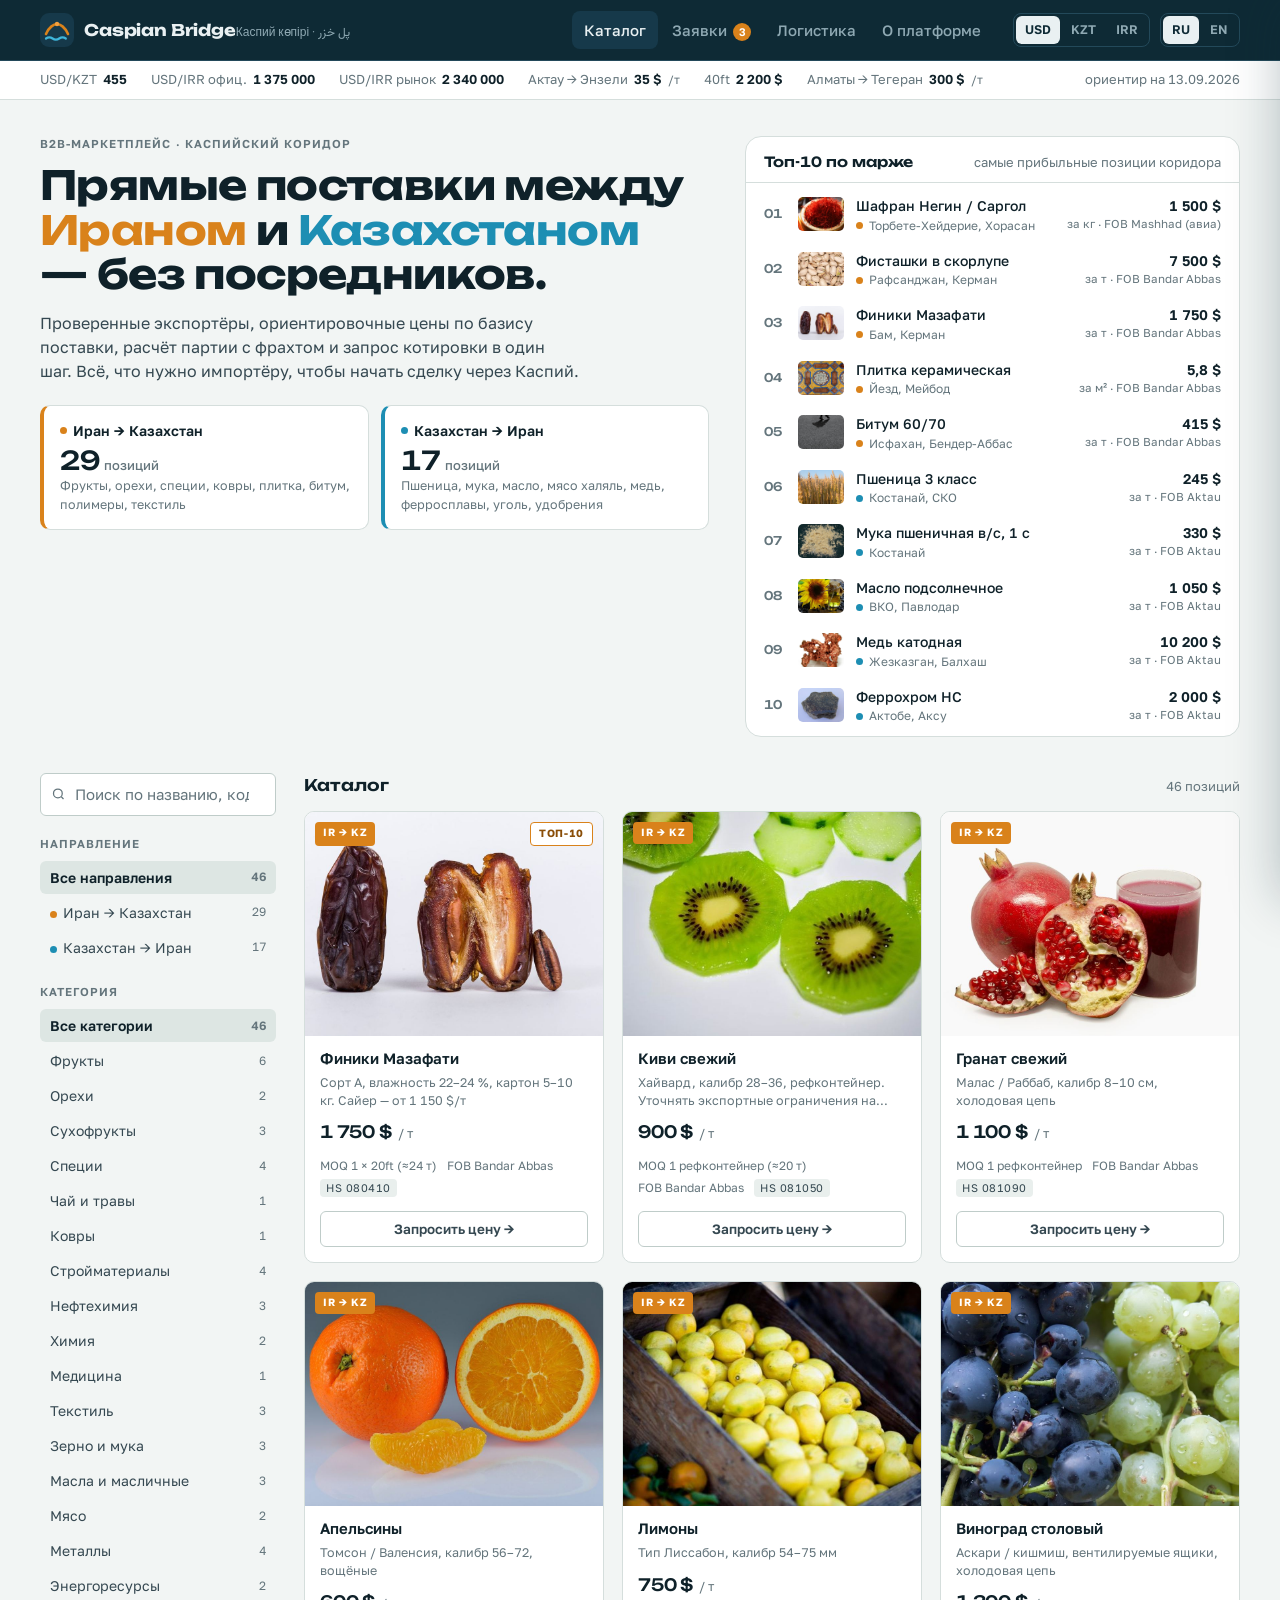
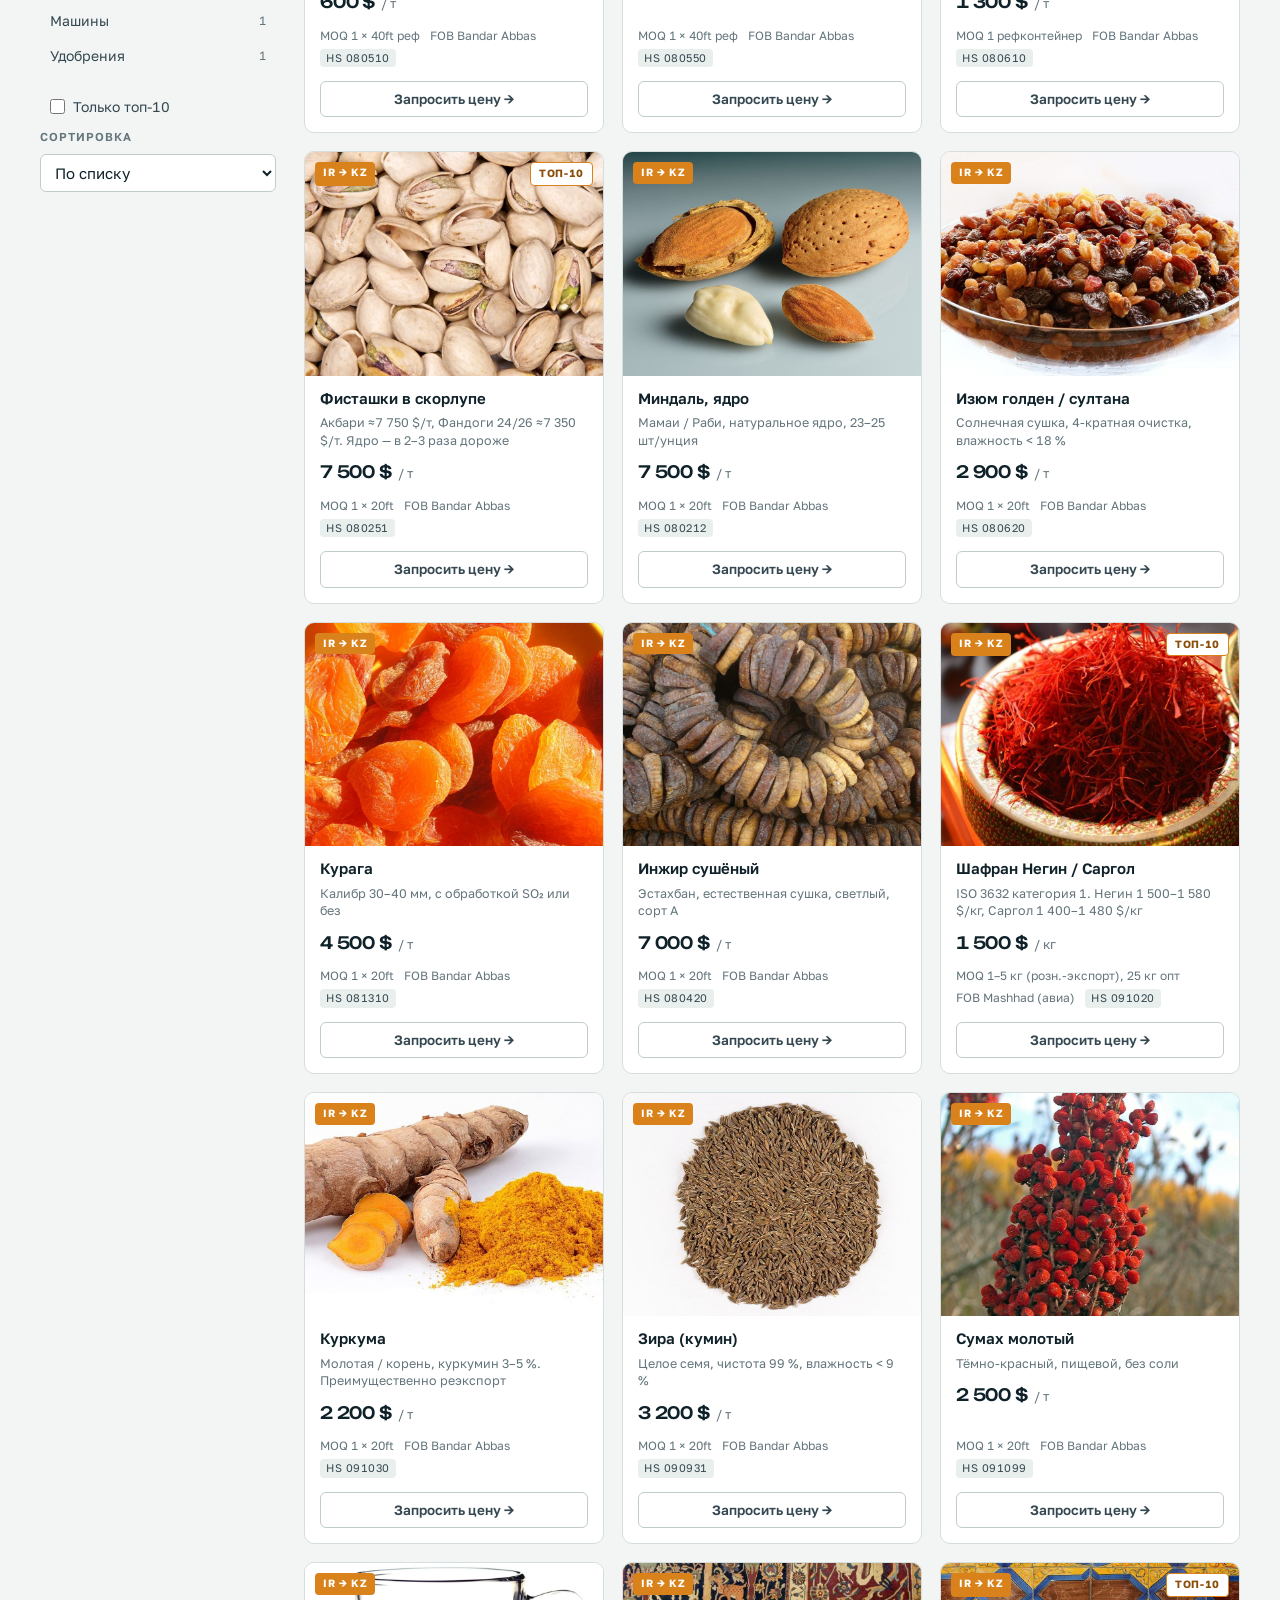
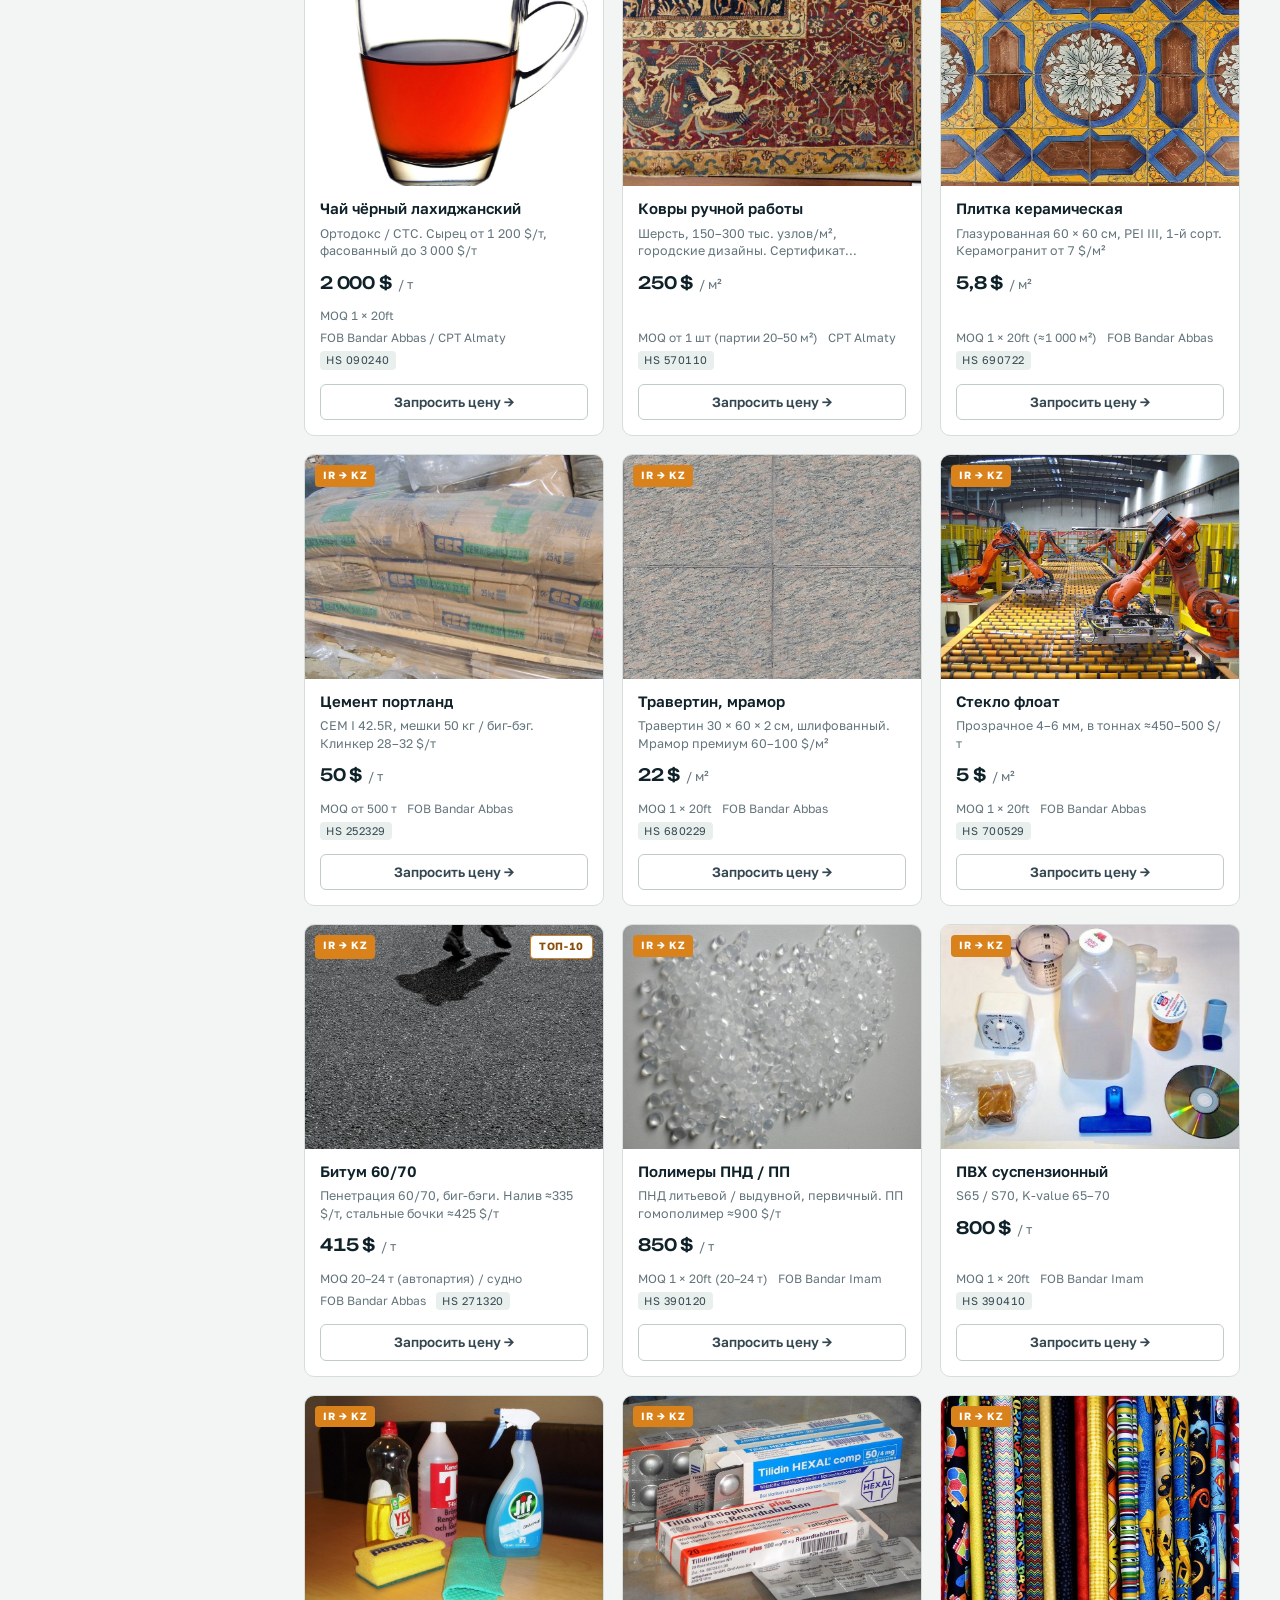
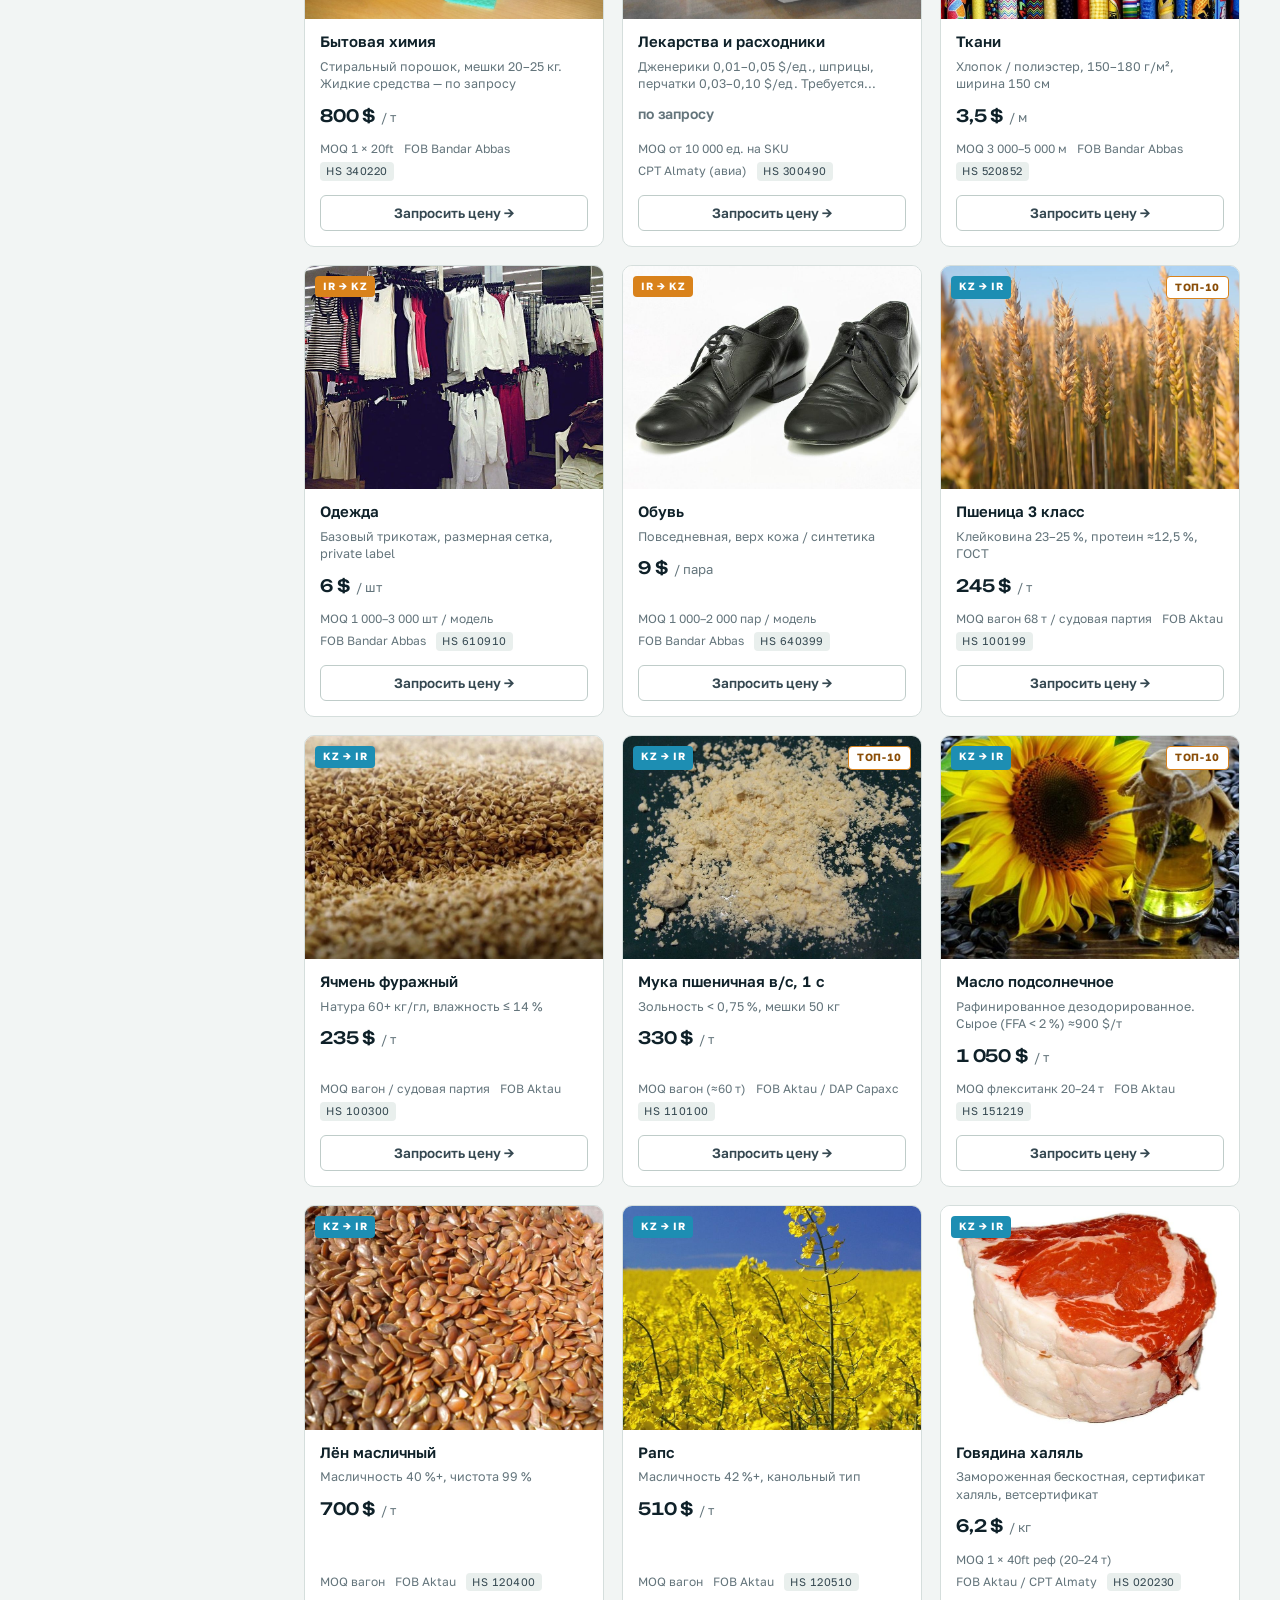
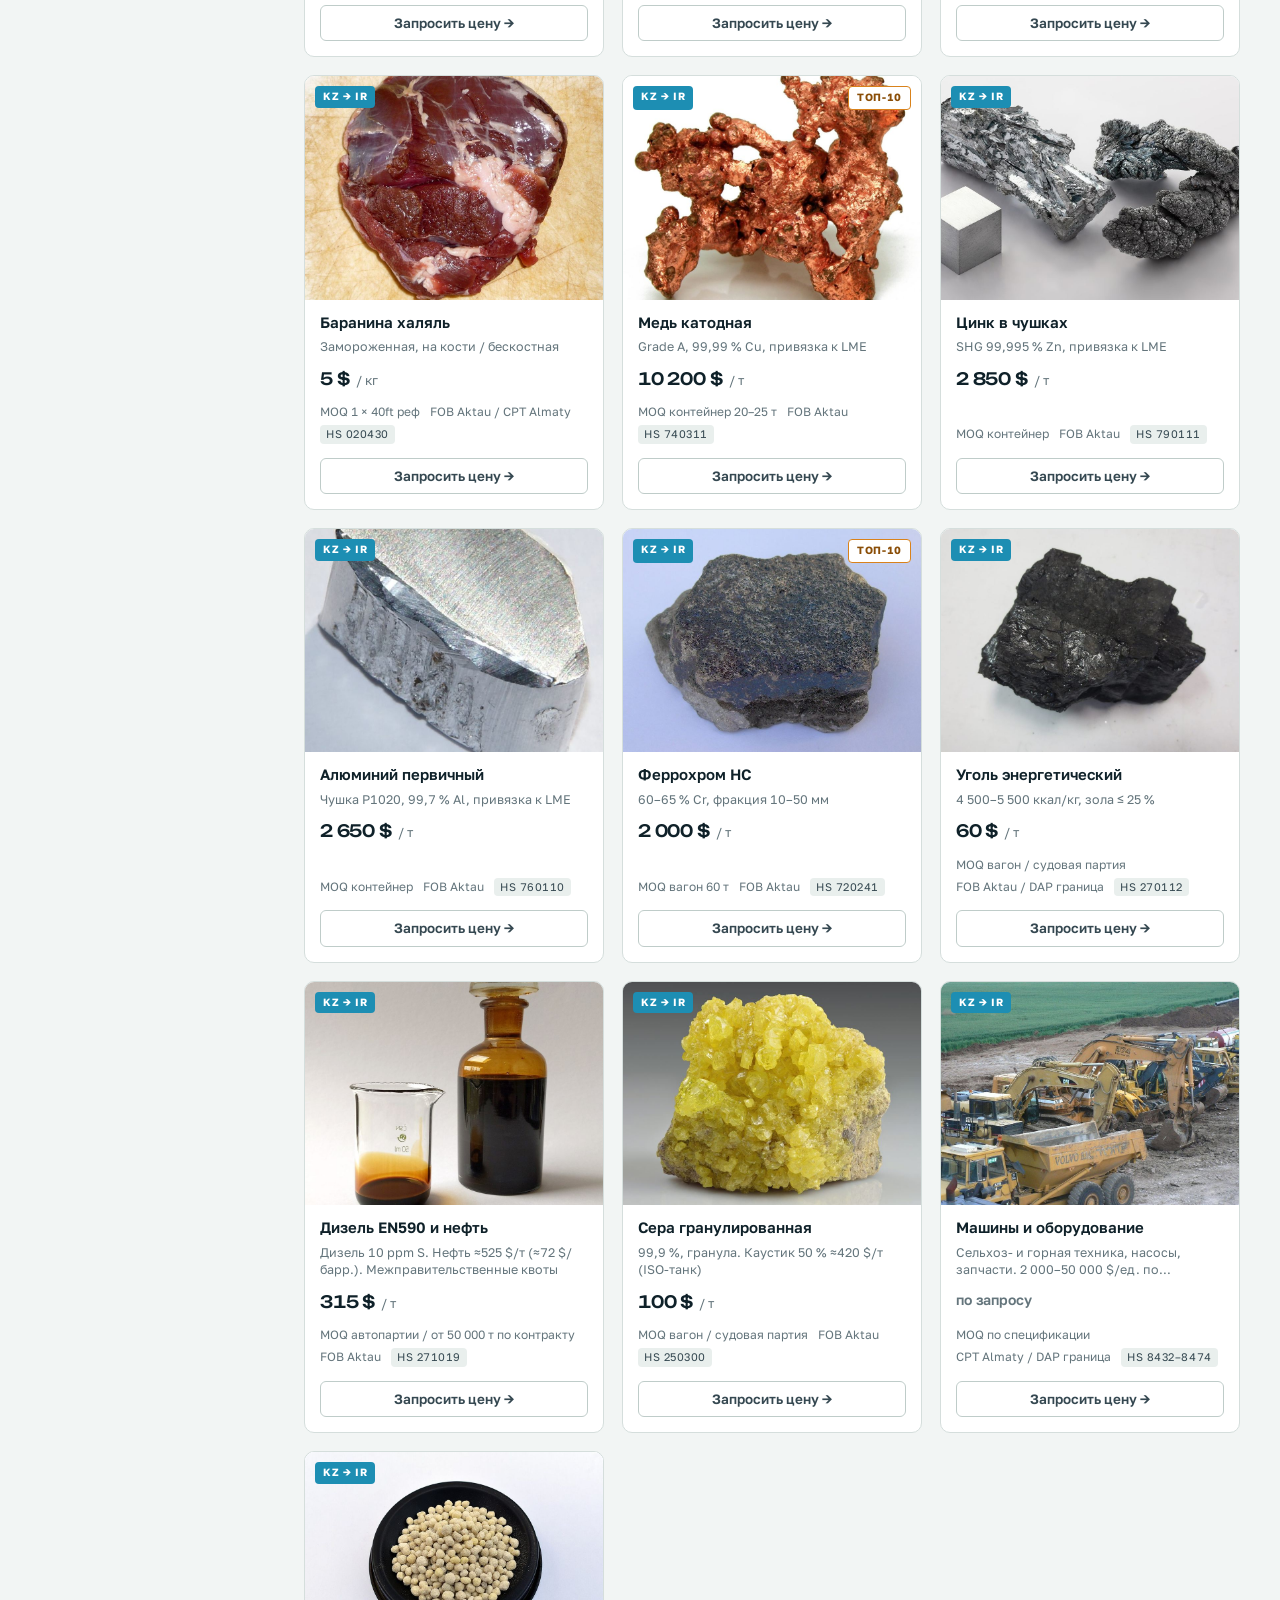
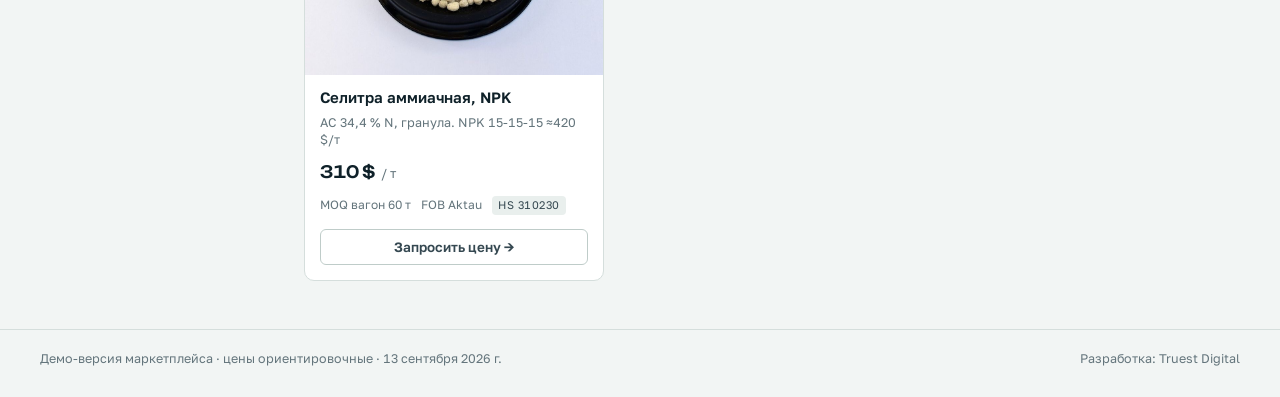
==== index.html @ f83cbb1e "feat: Caspian Bridge — демо B2B-маркетплейса Иран ↔ Казахстан (46 позиций, цены, расчёт партии, RFQ," ====
<!doctype html>
<html lang="ru">
<head>
<meta charset="utf-8">
<meta name="viewport" content="width=device-width, initial-scale=1">
<title>Caspian Bridge</title>
<meta name="description" content="B2B-маркетплейс Иран ↔ Казахстан: 46 экспортных позиций, ориентировочные цены, расчёт партии с фрахтом и запрос котировки.">
<link rel="preconnect" href="https://fonts.googleapis.com">
<link rel="preconnect" href="https://fonts.gstatic.com" crossorigin>
<link rel="stylesheet" href="https://fonts.googleapis.com/css2?family=Unbounded:wght@500;600;700&family=Golos+Text:wght@400;500;600&family=Vazirmatn:wght@400;500&display=swap">
<link rel="icon" href="data:image/svg+xml,%3Csvg xmlns=%27http://www.w3.org/2000/svg%27 viewBox=%270 0 34 34%27%3E%3Crect width=%2734%27 height=%2734%27 rx=%279%27 fill=%27%2316394A%27/%3E%3Cpath d=%27M6 21c3-7 8-10 11-10s8 3 11 10%27 stroke=%27%23D9821B%27 stroke-width=%272.6%27 stroke-linecap=%27round%27 fill=%27none%27/%3E%3Cpath d=%27M6 25.5c2.2-1.6 4.4-1.6 6.6 0 2.2 1.6 4.4 1.6 6.6 0 2.2-1.6 4.4-1.6 6.6 0%27 stroke=%27%233FB6DB%27 stroke-width=%272.2%27 stroke-linecap=%27round%27 fill=%27none%27/%3E%3C/svg%3E">
<link rel="stylesheet" href="styles.css">
</head>
<body>
<header class="top">
  <div class="wrap top-inner">
    <a class="brand" href="#" data-action="view" data-view="catalog" aria-label="Caspian Bridge">
      <svg class="brand-mark" viewBox="0 0 34 34" fill="none" aria-hidden="true">
        <rect width="34" height="34" rx="9" fill="#16394A"/>
        <path d="M6 21c3-7 8-10 11-10s8 3 11 10" stroke="#D9821B" stroke-width="2.6" stroke-linecap="round"/>
        <path d="M6 25.5c2.2-1.6 4.4-1.6 6.6 0 2.2 1.6 4.4 1.6 6.6 0 2.2-1.6 4.4-1.6 6.6 0" stroke="#3FB6DB" stroke-width="2.2" stroke-linecap="round"/>
        <circle cx="17" cy="11" r="2.2" fill="#F2A03F"/>
      </svg>
      <span><span class="brand-name">Caspian Bridge</span><span class="brand-fa fa">پل خزر · Каспий көпірі</span></span>
    </a>
    <nav id="nav" class="nav" aria-label="Разделы"></nav>
    <div class="controls">
      <div id="cur" class="seg" role="group" aria-label="Валюта">
        <button data-action="cur" data-cur="USD">USD</button>
        <button data-action="cur" data-cur="KZT">KZT</button>
        <button data-action="cur" data-cur="IRR">IRR</button>
      </div>
      <div id="lang" class="seg" role="group" aria-label="Язык">
        <button data-action="lang" data-lang="ru">RU</button>
        <button data-action="lang" data-lang="en">EN</button>
      </div>
    </div>
  </div>
</header>

<div class="ticker"><div id="ticker" class="wrap ticker-inner"></div></div>

<main>
  <section id="view-catalog" aria-label="Каталог">
    <div id="hero" class="wrap hero"></div>
    <div id="catalog" class="wrap catalog">
      <aside id="filters" class="filters" aria-label="Фильтры"></aside>
      <div>
        <div id="grid-head" class="grid-head"></div>
        <div id="grid" class="grid"></div>
      </div>
    </div>
  </section>
  <section id="view-rfq" class="wrap view" hidden></section>
  <section id="view-logistics" class="wrap view" hidden></section>
  <section id="view-about" class="wrap view" hidden></section>
</main>

<footer class="wrap foot"><span id="foot-l"></span><span id="foot-r"></span></footer>

<div id="backdrop" class="backdrop" data-action="close"></div>
<aside id="drawer" class="drawer" role="dialog" aria-modal="true" aria-label="Карточка товара"></aside>
<div id="toast" class="toast" role="status" aria-live="polite"></div>

<script src="data.js"></script>
<script src="credits.js"></script>
<script src="app.js"></script>
</body>
</html>
---- styles.css ----
/* ── Caspian Bridge · design tokens ─────────────────────────────── */
:root {
  --bg: #F2F5F4;
  --surface: #FFFFFF;
  --surface-2: #E9EFED;
  --surface-3: #DDE6E3;
  --ink: #0F2129;
  --ink-2: #354851;
  --muted: #64757C;
  --line: #D5DEDC;
  --line-2: #BFCCC9;

  --sea: #0E2A35;
  --sea-2: #16394A;
  --sea-ink: #E9F0F2;
  --sea-muted: #8FA9B3;
  --sea-line: #23495A;

  --saffron: #D9821B;
  --saffron-hover: #BF700F;
  --saffron-soft: #FBEBD6;
  --saffron-ink: #8A4E08;
  --steppe: #1D8EB3;
  --steppe-hover: #177B9C;
  --steppe-soft: #D8EEF6;
  --steppe-ink: #0B546D;

  --ok: #2E8B57;  --ok-soft: #DDF1E4;
  --warn: #B8790E; --warn-soft: #F8EBCB;
  --crit: #C0392B; --crit-soft: #F8DDD9;
  --focus: #1D8EB3;

  --r-s: 6px; --r-m: 10px; --r-l: 16px;
  --shadow-1: 0 1px 2px rgba(15,33,41,.06);
  --shadow-2: 0 2px 6px rgba(15,33,41,.08), 0 16px 40px rgba(15,33,41,.14);
  --shadow-drawer: -12px 0 48px rgba(14,42,53,.28);

  --font-ui: 'Golos Text', 'Segoe UI', Roboto, Arial, sans-serif;
  --font-display: 'Unbounded', 'Arial Black', Arial, sans-serif;
  --font-fa: 'Vazirmatn', Tahoma, 'Segoe UI', sans-serif;
  --gutter: clamp(16px, 4vw, 40px);
  --header-h: 60px;
  color-scheme: light;
}
@media (prefers-color-scheme: dark) {
  :root:not([data-theme="light"]) {
    --bg: #0B171C; --surface: #12232A; --surface-2: #182E36; --surface-3: #1F3841;
    --ink: #E6EDEF; --ink-2: #BFCCD1; --muted: #8CA0A7; --line: #24393F; --line-2: #31494F;
    --sea: #081419; --sea-2: #12262F; --sea-ink: #E9F0F2; --sea-muted: #8FA9B3; --sea-line: #1E3A45;
    --saffron: #F0A040; --saffron-hover: #F6B45F; --saffron-soft: #3A2810; --saffron-ink: #F6CB8E;
    --steppe: #3FB6DB; --steppe-hover: #63C6E5; --steppe-soft: #0F2F3A; --steppe-ink: #A6E0F1;
    --ok: #5CC287; --ok-soft: #123324; --warn: #E0A63A; --warn-soft: #3A2C0E; --crit: #E5695C; --crit-soft: #3F1A16;
    --shadow-1: 0 1px 2px rgba(0,0,0,.3);
    --shadow-2: 0 2px 6px rgba(0,0,0,.35), 0 16px 40px rgba(0,0,0,.45);
    --shadow-drawer: -12px 0 48px rgba(0,0,0,.6);
    color-scheme: dark;
  }
}
:root[data-theme="dark"] {
  --bg: #0B171C; --surface: #12232A; --surface-2: #182E36; --surface-3: #1F3841;
  --ink: #E6EDEF; --ink-2: #BFCCD1; --muted: #8CA0A7; --line: #24393F; --line-2: #31494F;
  --sea: #081419; --sea-2: #12262F; --sea-ink: #E9F0F2; --sea-muted: #8FA9B3; --sea-line: #1E3A45;
  --saffron: #F0A040; --saffron-hover: #F6B45F; --saffron-soft: #3A2810; --saffron-ink: #F6CB8E;
  --steppe: #3FB6DB; --steppe-hover: #63C6E5; --steppe-soft: #0F2F3A; --steppe-ink: #A6E0F1;
  --ok: #5CC287; --ok-soft: #123324; --warn: #E0A63A; --warn-soft: #3A2C0E; --crit: #E5695C; --crit-soft: #3F1A16;
  --shadow-1: 0 1px 2px rgba(0,0,0,.3);
  --shadow-2: 0 2px 6px rgba(0,0,0,.35), 0 16px 40px rgba(0,0,0,.45);
  --shadow-drawer: -12px 0 48px rgba(0,0,0,.6);
  color-scheme: dark;
}

/* ── base ─────────────────────────────────────────────────────── */
*, *::before, *::after { box-sizing: border-box; }
html { -webkit-text-size-adjust: 100%; }
body {
  margin: 0; background: var(--bg); color: var(--ink);
  font: 400 15px/1.5 var(--font-ui);
  -webkit-font-smoothing: antialiased;
  font-variant-numeric: tabular-nums;
}
img { max-width: 100%; display: block; }
button, input, select, textarea { font: inherit; color: inherit; }
button { cursor: pointer; background: none; border: 0; padding: 0; }
a { color: var(--steppe-ink); }
h1, h2, h3, h4 { margin: 0; text-wrap: balance; }
p { margin: 0; }
:focus-visible { outline: 2px solid var(--focus); outline-offset: 2px; border-radius: 4px; }
[hidden] { display: none !important; }
.fa { font-family: var(--font-fa); direction: rtl; unicode-bidi: isolate; }
.num { font-variant-numeric: tabular-nums; }
.eyebrow { font-size: 11.5px; font-weight: 600; letter-spacing: .09em; text-transform: uppercase; color: var(--muted); }
.wrap { padding-inline: var(--gutter); max-width: 1320px; margin-inline: auto; }
.muted { color: var(--muted); }
.small { font-size: 13px; }

/* ── header ───────────────────────────────────────────────────── */
.top {
  position: sticky; top: 0; z-index: 50;
  background: var(--sea); color: var(--sea-ink);
  border-bottom: 1px solid var(--sea-line);
}
.top-inner {
  display: flex; align-items: center; gap: 12px 20px; flex-wrap: wrap;
  min-height: var(--header-h); padding-block: 8px;
}
.brand { display: flex; align-items: center; gap: 10px; margin-right: auto; color: inherit; text-decoration: none; }
.brand-mark { width: 34px; height: 34px; flex: none; }
.brand-name { font-family: var(--font-display); font-weight: 700; font-size: 16px; letter-spacing: -.01em; line-height: 1.1; }
.brand-fa { font-size: 12px; color: var(--sea-muted); line-height: 1.1; margin-top: 2px; }
.nav { display: flex; gap: 2px; overflow-x: auto; scrollbar-width: none; }
.nav::-webkit-scrollbar { display: none; }
.nav-btn {
  padding: 8px 12px; border-radius: 8px; color: var(--sea-muted); font-weight: 500; white-space: nowrap;
  transition: background .15s, color .15s;
}
.nav-btn:hover { color: var(--sea-ink); background: var(--sea-2); }
.nav-btn[aria-current="page"] { color: var(--sea-ink); background: var(--sea-2); }
.nav-btn .cnt {
  display: inline-block; min-width: 18px; padding: 0 5px; margin-left: 6px; border-radius: 9px;
  background: var(--saffron); color: #fff; font-size: 11px; font-weight: 600; line-height: 18px; text-align: center;
}
.seg { display: inline-flex; border: 1px solid var(--sea-line); border-radius: 8px; padding: 2px; gap: 2px; }
.seg button { padding: 5px 9px; border-radius: 6px; font-size: 12.5px; font-weight: 600; color: var(--sea-muted); }
.seg button[aria-pressed="true"] { background: var(--sea-ink); color: var(--sea); }
.seg button:hover:not([aria-pressed="true"]) { color: var(--sea-ink); }
.seg.on-surface { border-color: var(--line-2); }
.seg.on-surface button { color: var(--muted); }
.seg.on-surface button[aria-pressed="true"] { background: var(--ink); color: var(--surface); }
.controls { display: flex; align-items: center; gap: 10px; flex-wrap: wrap; }

/* ── ticker ───────────────────────────────────────────────────── */
.ticker { background: var(--surface); border-bottom: 1px solid var(--line); }
.ticker-inner { display: flex; gap: 24px; overflow-x: auto; white-space: nowrap; padding-block: 9px; font-size: 13px; scrollbar-width: thin; }
.tick { display: inline-flex; gap: 6px; align-items: baseline; }
.tick .k { color: var(--muted); }
.tick .v { font-weight: 600; }
.tick .u { color: var(--muted); font-size: 12px; }
.tick.asof { margin-left: auto; color: var(--muted); }

/* ── hero ─────────────────────────────────────────────────────── */
.hero { display: grid; grid-template-columns: 1.15fr .85fr; gap: 36px; padding-block: 36px 28px; align-items: start; }
.hero h1 {
  font-family: var(--font-display); font-weight: 700; line-height: 1.12; letter-spacing: -.015em;
  font-size: clamp(1.45rem, 1rem + 2.1vw, 2.5rem); max-width: 19ch; margin-top: 10px;
}
.hero h1 .ir { color: var(--saffron); }
.hero h1 .kz { color: var(--steppe); }
.lede { font-size: 16px; color: var(--ink-2); max-width: 54ch; margin-top: 14px; }
.tiles { display: grid; grid-template-columns: 1fr 1fr; gap: 12px; margin-top: 22px; }
.tile {
  text-align: left; background: var(--surface); border: 1px solid var(--line); border-left-width: 4px;
  border-radius: var(--r-m); padding: 14px 16px 14px 16px; display: grid; gap: 4px;
  transition: transform .15s, box-shadow .15s, border-color .15s;
}
.tile:hover { transform: translateY(-1px); box-shadow: var(--shadow-2); }
.tile.ir { border-left-color: var(--saffron); }
.tile.kz { border-left-color: var(--steppe); }
.tile[aria-pressed="true"].ir { background: var(--saffron-soft); border-color: var(--saffron); }
.tile[aria-pressed="true"].kz { background: var(--steppe-soft); border-color: var(--steppe); }
.tile .route { font-weight: 600; font-size: 14px; display: flex; align-items: center; gap: 6px; }
.tile .big { font-family: var(--font-display); font-weight: 500; font-size: 26px; line-height: 1; margin-top: 2px; }
.tile .big small { font-family: var(--font-ui); font-size: 13px; font-weight: 500; color: var(--muted); margin-left: 4px; }
.tile .sub { font-size: 12.5px; color: var(--muted); }

.top10 { background: var(--surface); border: 1px solid var(--line); border-radius: var(--r-l); overflow: hidden; }
.top10-head { display: flex; align-items: baseline; justify-content: space-between; gap: 12px; padding: 14px 18px 10px; border-bottom: 1px solid var(--line); }
.top10-head h2 { font-family: var(--font-display); font-weight: 600; font-size: 14px; }
.top10 ol { list-style: none; margin: 0; padding: 4px 0; }
.top10 li button {
  display: grid; grid-template-columns: 22px 46px 1fr auto; align-items: center; gap: 12px;
  width: 100%; text-align: left; padding: 7px 18px; transition: background .12s;
}
.top10 li button:hover { background: var(--surface-2); }
.top10 .rank { font-family: var(--font-display); font-weight: 500; font-size: 12px; color: var(--muted); }
.top10 .th { width: 46px; height: 34px; border-radius: 5px; object-fit: cover; }
.top10 .nm { font-weight: 500; font-size: 14px; line-height: 1.25; }
.top10 .og { font-size: 12px; color: var(--muted); display: flex; align-items: center; gap: 6px; }
.top10 .pr { font-weight: 600; font-size: 14px; text-align: right; white-space: nowrap; }
.top10 .pr small { display: block; font-weight: 400; font-size: 11.5px; color: var(--muted); }
.dot { width: 7px; height: 7px; border-radius: 50%; display: inline-block; flex: none; }
.dot.ir { background: var(--saffron); } .dot.kz { background: var(--steppe); }

/* ── catalog ──────────────────────────────────────────────────── */
.catalog { display: grid; grid-template-columns: 236px 1fr; gap: 28px; padding-block: 8px 48px; align-items: start; }
.filters { position: sticky; top: calc(var(--header-h) + 12px); display: grid; gap: 20px; }
.fgroup { display: grid; gap: 8px; }
.search { position: relative; }
.search input {
  width: 100%; padding: 9px 12px 9px 34px; border: 1px solid var(--line-2); border-radius: var(--r-s);
  background: var(--surface); color: var(--ink);
}
.search input::placeholder { color: var(--muted); }
.search svg { position: absolute; left: 11px; top: 50%; transform: translateY(-50%); width: 15px; height: 15px; color: var(--muted); }
.flist { display: grid; gap: 2px; }
.flist button {
  display: flex; justify-content: space-between; align-items: center; gap: 8px;
  padding: 6px 10px; border-radius: 6px; text-align: left; font-size: 14px; color: var(--ink-2);
  transition: background .12s, color .12s;
}
.flist button:hover { background: var(--surface-2); color: var(--ink); }
.flist button[aria-pressed="true"] { background: var(--surface-3); color: var(--ink); font-weight: 600; }
.flist .c { font-size: 12px; color: var(--muted); }
.flist .dot { margin-right: 6px; }
.check { display: flex; align-items: center; gap: 8px; font-size: 14px; color: var(--ink-2); cursor: pointer; padding: 4px 10px; }
.check input { width: 15px; height: 15px; accent-color: var(--saffron); margin: 0; }
select.sel {
  width: 100%; padding: 8px 10px; border: 1px solid var(--line-2); border-radius: var(--r-s);
  background: var(--surface); color: var(--ink); appearance: auto;
}
.grid-head { display: flex; align-items: baseline; justify-content: space-between; gap: 12px; margin-bottom: 14px; flex-wrap: wrap; }
.grid-head h2 { font-family: var(--font-display); font-weight: 600; font-size: 16px; }
.grid-head .n { color: var(--muted); font-size: 13px; }
.grid { display: grid; grid-template-columns: repeat(auto-fill, minmax(248px, 1fr)); gap: 18px; }
.card {
  display: flex; flex-direction: column; text-align: left; background: var(--surface);
  border: 1px solid var(--line); border-radius: var(--r-m); overflow: hidden;
  transition: transform .18s, box-shadow .18s; cursor: pointer;
}
.card:hover { transform: translateY(-2px); box-shadow: var(--shadow-2); }
.card-media { position: relative; aspect-ratio: 4 / 3; background: var(--surface-2); }
.card-media img { width: 100%; height: 100%; object-fit: cover; }
.chips { position: absolute; top: 10px; left: 10px; right: 10px; display: flex; justify-content: space-between; gap: 6px; }
.chip {
  font-size: 10.5px; font-weight: 700; letter-spacing: .06em; text-transform: uppercase;
  padding: 3px 8px; border-radius: 4px; color: #fff; background: var(--sea); white-space: nowrap;
}
.chip.ir { background: var(--saffron); } .chip.kz { background: var(--steppe); }
.chip.top { background: var(--surface); color: var(--saffron-ink); border: 1px solid var(--saffron); }
.card-body { display: flex; flex-direction: column; gap: 6px; padding: 13px 15px 15px; flex: 1; }
.card .nm { font-weight: 600; font-size: 15px; line-height: 1.3; }
.card .sp { font-size: 12.5px; color: var(--muted); line-height: 1.4; display: -webkit-box; -webkit-line-clamp: 2; -webkit-box-orient: vertical; overflow: hidden; }
.card .prow { display: flex; align-items: baseline; gap: 6px; margin-top: 4px; }
.price { font-family: var(--font-display); font-weight: 500; font-size: 17px; letter-spacing: -.01em; }
.price.na { font-family: var(--font-ui); font-weight: 600; font-size: 14px; color: var(--muted); }
.unit { font-size: 13px; color: var(--muted); }
.card .meta { display: flex; flex-wrap: wrap; gap: 4px 10px; font-size: 12px; color: var(--muted); margin-top: auto; padding-top: 6px; }
.hs { font-size: 11px; letter-spacing: .05em; padding: 1px 6px; border-radius: 4px; background: var(--surface-2); color: var(--ink-2); }
.btn {
  display: inline-flex; align-items: center; justify-content: center; gap: 6px;
  padding: 9px 14px; border-radius: var(--r-s); font-weight: 600; font-size: 13.5px; line-height: 1.2;
  border: 1px solid transparent; transition: background .15s, color .15s, border-color .15s, transform .1s;
}
.btn:active { transform: translateY(1px); }
.btn-primary { background: var(--saffron); color: #fff; }
.btn-primary:hover { background: var(--saffron-hover); }
.btn-ghost { border-color: var(--line-2); color: var(--ink-2); background: var(--surface); }
.btn-ghost:hover { border-color: var(--saffron); color: var(--saffron-ink); background: var(--saffron-soft); }
.btn-text { color: var(--muted); padding-inline: 6px; }
.btn-text:hover { color: var(--crit); }
.btn-block { width: 100%; margin-top: 8px; }
.empty { grid-column: 1 / -1; text-align: center; padding: 48px 16px; color: var(--muted); }

/* ── drawer ───────────────────────────────────────────────────── */
.backdrop { position: fixed; inset: 0; background: rgba(8,20,25,.5); opacity: 0; pointer-events: none; transition: opacity .25s; z-index: 90; }
.backdrop.open { opacity: 1; pointer-events: auto; }
.drawer {
  position: fixed; top: 0; right: 0; bottom: 0; width: min(580px, 100%); background: var(--surface); color: var(--ink);
  transform: translateX(102%); transition: transform .28s cubic-bezier(.2,.8,.2,1); z-index: 100; overflow-y: auto;
  box-shadow: var(--shadow-drawer);
}
.drawer.open { transform: none; }
.d-media { position: relative; aspect-ratio: 2 / 1; background: var(--surface-2); }
.d-media img { width: 100%; height: 100%; object-fit: cover; }
.d-close {
  position: absolute; top: 12px; right: 12px; width: 36px; height: 36px; border-radius: 50%;
  background: var(--surface); color: var(--ink); box-shadow: var(--shadow-2); display: grid; place-items: center;
}
.d-body { padding: 20px 24px 32px; display: grid; gap: 20px; }
.d-head { display: grid; gap: 6px; }
.d-head .chips { position: static; justify-content: flex-start; }
.d-head h2 { font-family: var(--font-display); font-weight: 600; font-size: 20px; line-height: 1.2; letter-spacing: -.01em; }
.d-head .fa { font-size: 16px; color: var(--muted); text-align: left; }
.pricebox { background: var(--surface-2); border-radius: var(--r-m); padding: 14px 16px; display: grid; gap: 8px; }
.pricebox .row { display: flex; align-items: baseline; justify-content: space-between; gap: 12px; flex-wrap: wrap; }
.pricebox .price { font-size: 26px; font-weight: 600; }
.pricebox .conv { font-size: 12.5px; color: var(--muted); display: flex; gap: 12px; flex-wrap: wrap; }
.kv { display: grid; grid-template-columns: 150px 1fr; gap: 7px 14px; font-size: 14px; }
.kv dt { color: var(--muted); margin: 0; }
.kv dd { margin: 0; }
.d-body h3 { font-size: 12px; font-weight: 600; letter-spacing: .08em; text-transform: uppercase; color: var(--muted); }
.section { display: grid; gap: 10px; padding-top: 16px; border-top: 1px solid var(--line); }
.calc-form { display: grid; grid-template-columns: 1fr 1.4fr; gap: 10px; }
.field { display: grid; gap: 4px; font-size: 13px; color: var(--muted); }
.field input, .field select, .field textarea {
  width: 100%; padding: 8px 10px; border: 1px solid var(--line-2); border-radius: var(--r-s); background: var(--surface); color: var(--ink); font-size: 14px;
}
.field textarea { min-height: 72px; resize: vertical; }
.field .with-unit { position: relative; }
.field .with-unit input { padding-right: 44px; }
.field .with-unit span { position: absolute; right: 10px; top: 50%; transform: translateY(-50%); font-size: 13px; color: var(--muted); }
.calc-out { display: grid; gap: 6px; background: var(--surface-2); border-radius: var(--r-m); padding: 12px 14px; font-size: 14px; }
.calc-out .r { display: flex; justify-content: space-between; gap: 12px; }
.calc-out .r.total { border-top: 1px solid var(--line-2); padding-top: 8px; margin-top: 2px; font-weight: 600; }
.calc-out .r.total .v { font-family: var(--font-display); font-weight: 600; font-size: 18px; }
.calc-out .note { font-size: 12px; color: var(--muted); }
.rfq-form { display: grid; gap: 10px; }
.rfq-form .two { display: grid; grid-template-columns: 1fr 1fr; gap: 10px; }
.toast {
  position: fixed; left: 50%; bottom: 24px; transform: translate(-50%, 20px); opacity: 0;
  background: var(--sea); color: var(--sea-ink); padding: 10px 16px; border-radius: 8px; font-size: 14px; z-index: 200;
  box-shadow: var(--shadow-2); transition: opacity .2s, transform .2s; pointer-events: none; max-width: calc(100% - 32px);
}
.toast.show { opacity: 1; transform: translate(-50%, 0); }

/* ── requests view ────────────────────────────────────────────── */
.view { padding-block: 28px 56px; display: grid; gap: 22px; }
.view-head { display: grid; gap: 6px; }
.view-head h1 { font-family: var(--font-display); font-weight: 700; font-size: clamp(1.3rem, 1rem + 1.4vw, 1.9rem); letter-spacing: -.01em; }
.view-head p { color: var(--ink-2); max-width: 64ch; }
.req-list { display: grid; gap: 12px; }
.req { display: grid; grid-template-columns: 64px 1fr; gap: 16px; background: var(--surface); border: 1px solid var(--line); border-radius: var(--r-m); padding: 14px 16px; }
.req img { width: 64px; height: 48px; object-fit: cover; border-radius: 6px; }
.req-main { display: grid; gap: 8px; min-width: 0; }
.req-title { display: flex; align-items: baseline; gap: 10px; flex-wrap: wrap; }
.req-title b { font-size: 15px; }
.req-title .id { font-size: 12px; color: var(--muted); letter-spacing: .04em; }
.tag { font-size: 11px; font-weight: 600; padding: 2px 7px; border-radius: 4px; background: var(--surface-2); color: var(--muted); }
.req-line { font-size: 13.5px; color: var(--ink-2); display: flex; gap: 6px 14px; flex-wrap: wrap; }
.req-line .sum { font-weight: 600; color: var(--ink); }
.steps { display: flex; align-items: center; gap: 0; margin-top: 4px; }
.step { display: flex; align-items: center; gap: 6px; font-size: 12px; color: var(--muted); }
.step .pip { width: 10px; height: 10px; border-radius: 50%; border: 2px solid var(--line-2); background: var(--surface); }
.step.done .pip { background: var(--sea); border-color: var(--sea); }
.step.cur .pip { background: var(--saffron); border-color: var(--saffron); box-shadow: 0 0 0 3px var(--saffron-soft); }
.step.cur { color: var(--ink); font-weight: 600; }
.step .bar { width: 28px; height: 2px; background: var(--line-2); margin-inline: 6px; }
.step.done .bar { background: var(--sea); }
.req-actions { display: flex; gap: 8px; flex-wrap: wrap; margin-top: 2px; }
.req-actions .btn { padding: 6px 10px; font-size: 12.5px; }

/* ── logistics & about ────────────────────────────────────────── */
.panel { background: var(--surface); border: 1px solid var(--line); border-radius: var(--r-l); padding: 20px 22px; display: grid; gap: 14px; }
.panel h2 { font-family: var(--font-display); font-weight: 600; font-size: 15px; }
.schematic { width: 100%; height: auto; max-width: 100%; }
.schematic text { font-family: var(--font-ui); font-size: 12px; fill: var(--ink); }
.schematic .lbl { font-size: 11px; fill: var(--muted); }
.schematic .ttl { font-weight: 600; font-size: 12.5px; }
.schematic .sea-band { fill: var(--steppe-soft); }
.schematic .sea-t { fill: var(--steppe-ink); font-weight: 600; font-size: 11px; letter-spacing: .06em; }
.schematic .r-sea { stroke: var(--steppe); stroke-width: 3; fill: none; }
.schematic .r-rail { stroke: var(--ink-2); stroke-width: 2.5; fill: none; stroke-dasharray: 7 5; }
.schematic .r-truck { stroke: var(--saffron); stroke-width: 2.5; fill: none; }
.schematic .node { fill: var(--surface); stroke: var(--ink); stroke-width: 2; }
.schematic .node.ir { stroke: var(--saffron); } .schematic .node.kz { stroke: var(--steppe); }
.tbl { width: 100%; border-collapse: collapse; font-size: 13.5px; }
.tbl th { text-align: left; font-size: 11.5px; letter-spacing: .06em; text-transform: uppercase; color: var(--muted); font-weight: 600; padding: 6px 10px 8px; border-bottom: 1px solid var(--line); }
.tbl td { padding: 9px 10px; border-bottom: 1px solid var(--line); vertical-align: top; }
.tbl tr:last-child td { border-bottom: 0; }
.tbl-wrap { overflow-x: auto; }
.cards3 { display: grid; grid-template-columns: repeat(auto-fit, minmax(200px, 1fr)); gap: 12px; }
.mini { background: var(--surface-2); border-radius: var(--r-m); padding: 14px 16px; display: grid; gap: 6px; }
.mini b { font-size: 14px; }
.mini p { font-size: 13px; color: var(--ink-2); }
.mini .k { font-family: var(--font-display); font-weight: 500; font-size: 13px; color: var(--saffron-ink); }
.cols2 { display: grid; grid-template-columns: 1fr 1fr; gap: 16px 28px; }
.docs { display: grid; gap: 8px; }
.docs h3 { font-size: 13.5px; font-weight: 600; display: flex; align-items: center; gap: 8px; }
.docs ul { margin: 0; padding-left: 18px; font-size: 13.5px; color: var(--ink-2); display: grid; gap: 4px; }
.steps-h { display: grid; grid-template-columns: repeat(auto-fit, minmax(160px, 1fr)); gap: 12px; counter-reset: st; }
.steps-h .st { background: var(--surface-2); border-radius: var(--r-m); padding: 14px 14px 14px; display: grid; gap: 6px; position: relative; }
.steps-h .st::before { counter-increment: st; content: counter(st, decimal-leading-zero); font-family: var(--font-display); font-weight: 500; font-size: 12px; color: var(--saffron-ink); }
.steps-h .st b { font-size: 14px; }
.steps-h .st p { font-size: 13px; color: var(--ink-2); }
.credits { font-size: 12px; color: var(--muted); columns: 2; column-gap: 24px; }
.credits div { break-inside: avoid; padding-block: 2px; }
.warnbox { background: var(--warn-soft); color: var(--ink); border-radius: var(--r-m); padding: 12px 14px; font-size: 13.5px; display: flex; gap: 10px; align-items: flex-start; }
.warnbox svg { flex: none; color: var(--warn); margin-top: 2px; }

/* ── footer ───────────────────────────────────────────────────── */
.foot { border-top: 1px solid var(--line); padding-block: 20px 28px; font-size: 12.5px; color: var(--muted); display: flex; gap: 8px 24px; flex-wrap: wrap; justify-content: space-between; }

/* ── responsive ───────────────────────────────────────────────── */
@media (max-width: 980px) {
  .hero { grid-template-columns: 1fr; gap: 24px; }
  .catalog { grid-template-columns: 1fr; gap: 18px; }
  .filters { position: static; grid-template-columns: 1fr 1fr; gap: 14px 18px; }
  .filters .fgroup.search-g { grid-column: 1 / -1; }
  .cols2 { grid-template-columns: 1fr; }
}
@media (max-width: 600px) {
  .top-inner { gap: 8px 12px; }
  .brand-fa { display: none; }
  .controls { width: 100%; justify-content: space-between; }
  .tiles { grid-template-columns: 1fr; }
  .filters { grid-template-columns: 1fr; }
  .flist { display: flex; flex-wrap: wrap; gap: 6px; }
  .flist button { padding: 6px 10px; border: 1px solid var(--line); border-radius: 999px; font-size: 13px; }
  .flist button[aria-pressed="true"] { border-color: var(--ink); }
  .calc-form, .rfq-form .two { grid-template-columns: 1fr; }
  .kv { grid-template-columns: 1fr; gap: 2px 0; }
  .kv dt { margin-top: 6px; font-size: 12px; }
  .req { grid-template-columns: 1fr; }
  .req img { display: none; }
  .credits { columns: 1; }
  .steps { flex-wrap: wrap; gap: 6px; }
  .step .bar { display: none; }
}
@media (prefers-reduced-motion: reduce) {
  *, *::before, *::after { transition: none !important; animation: none !important; }
}
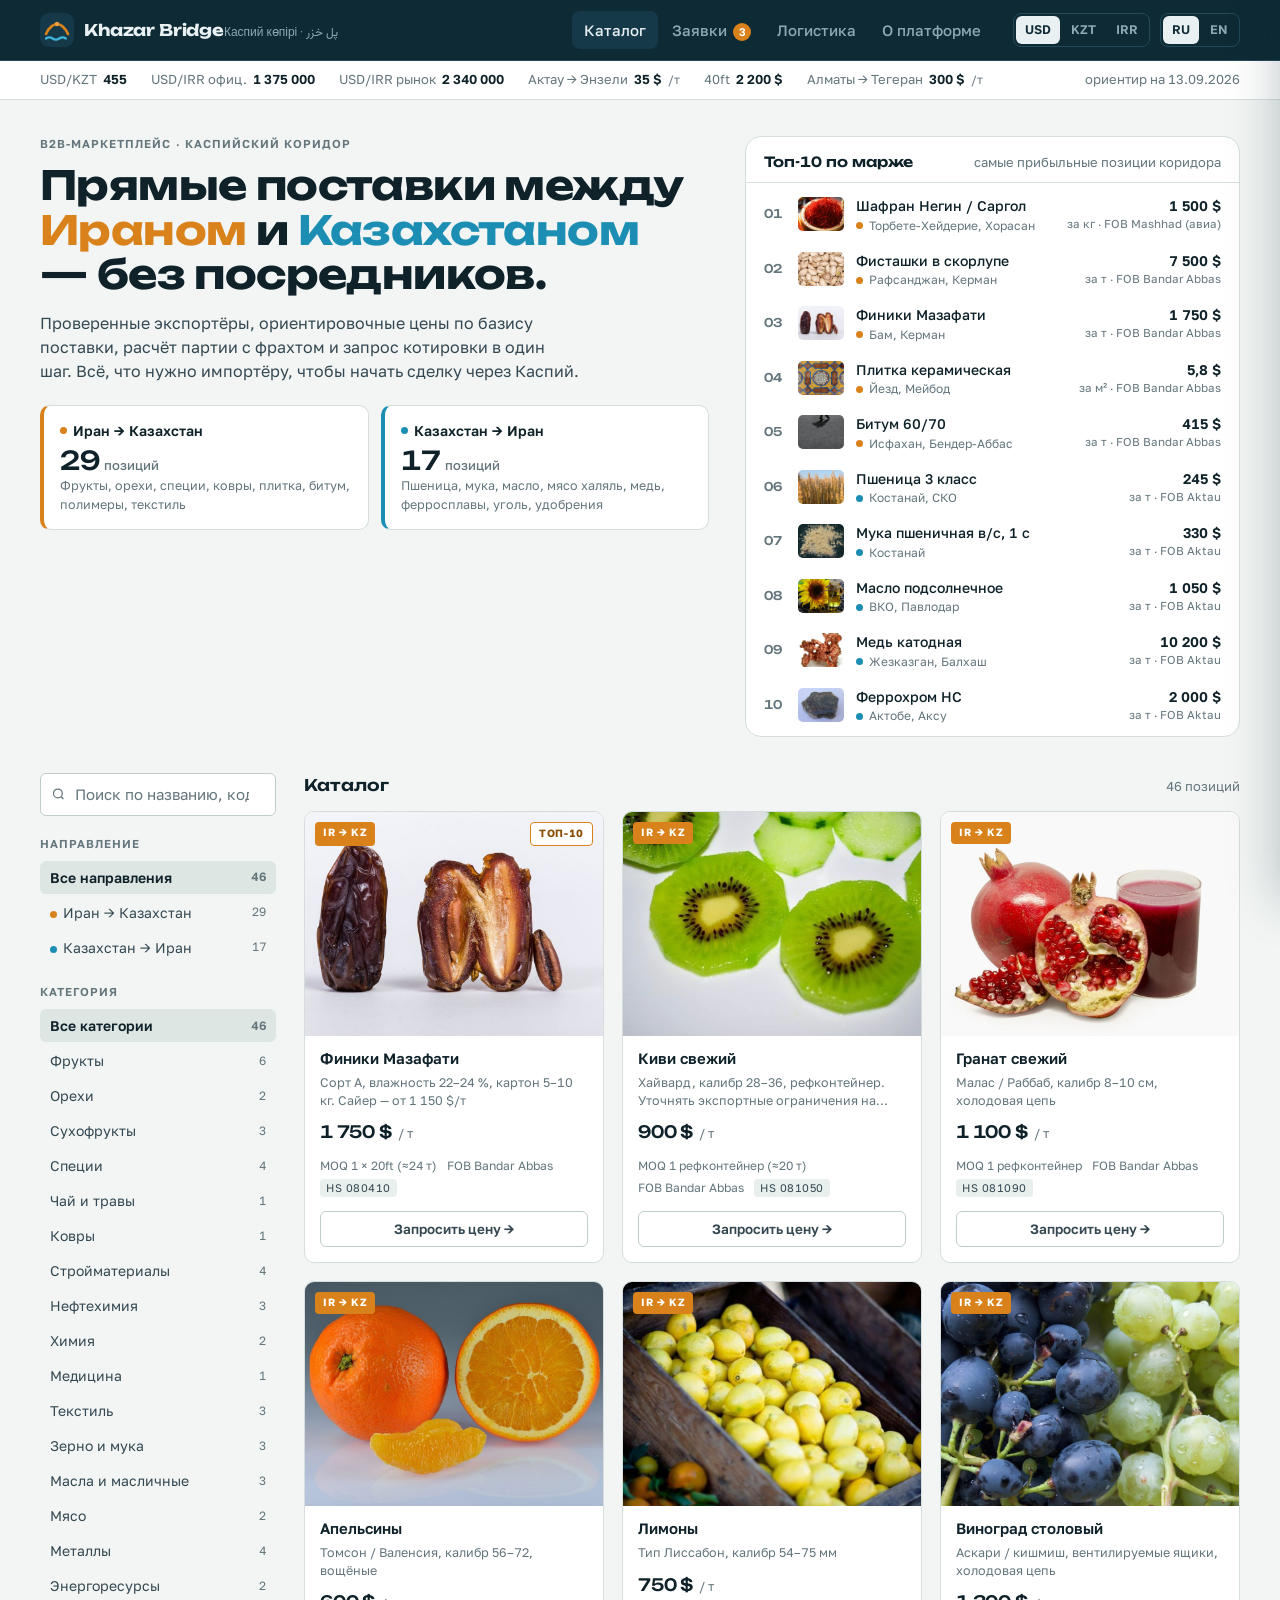
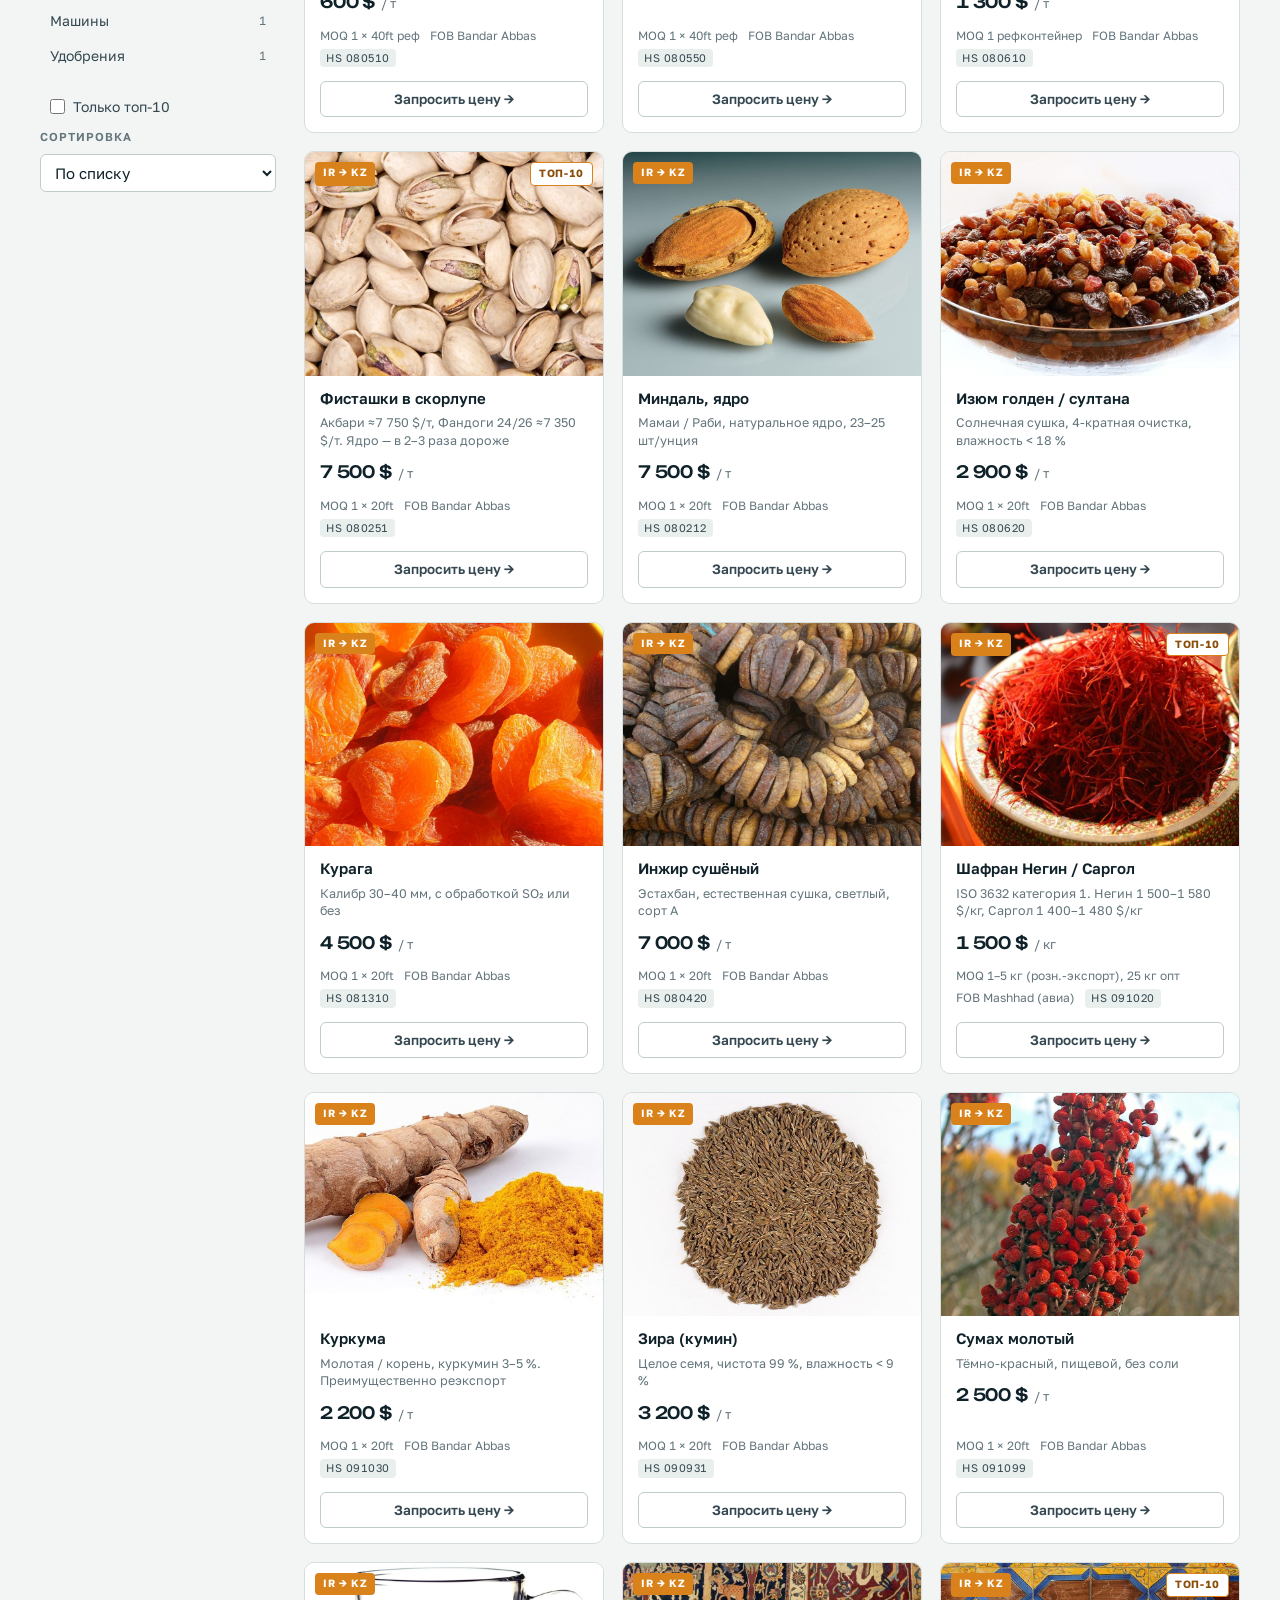
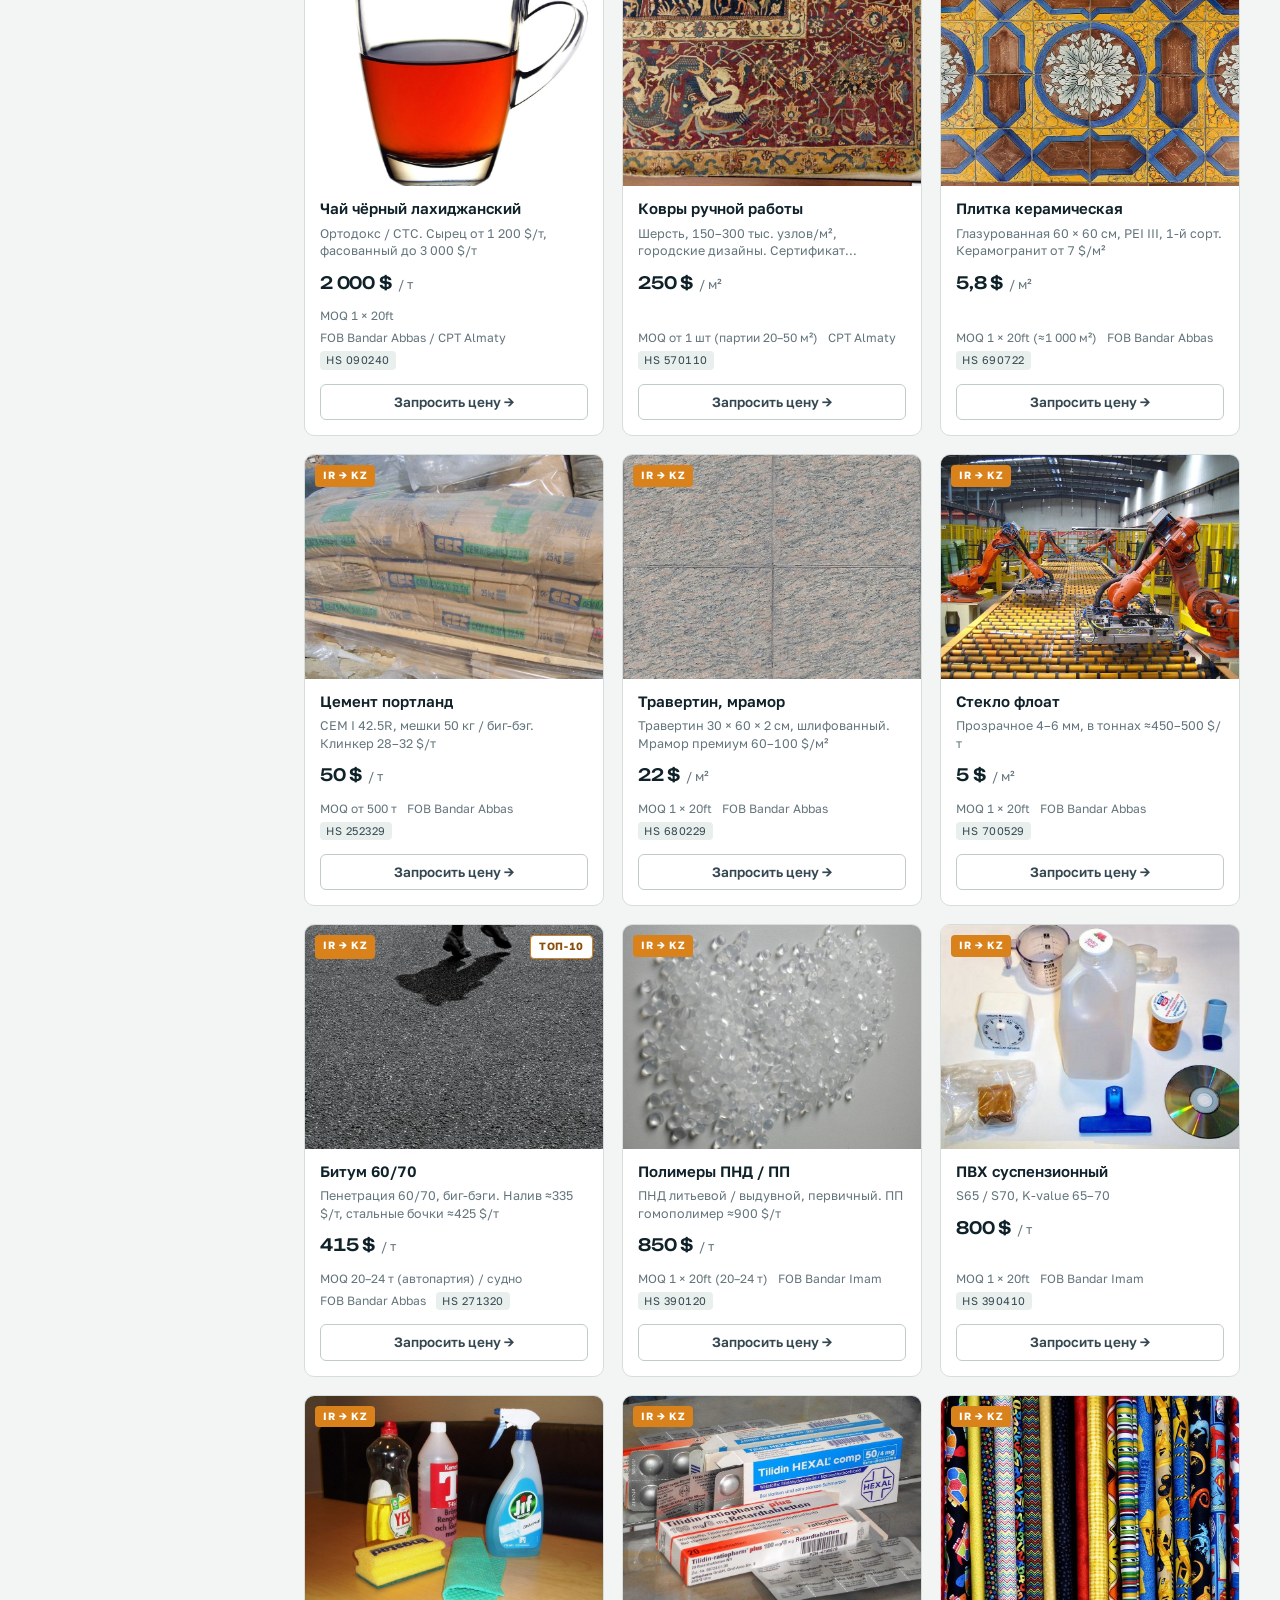
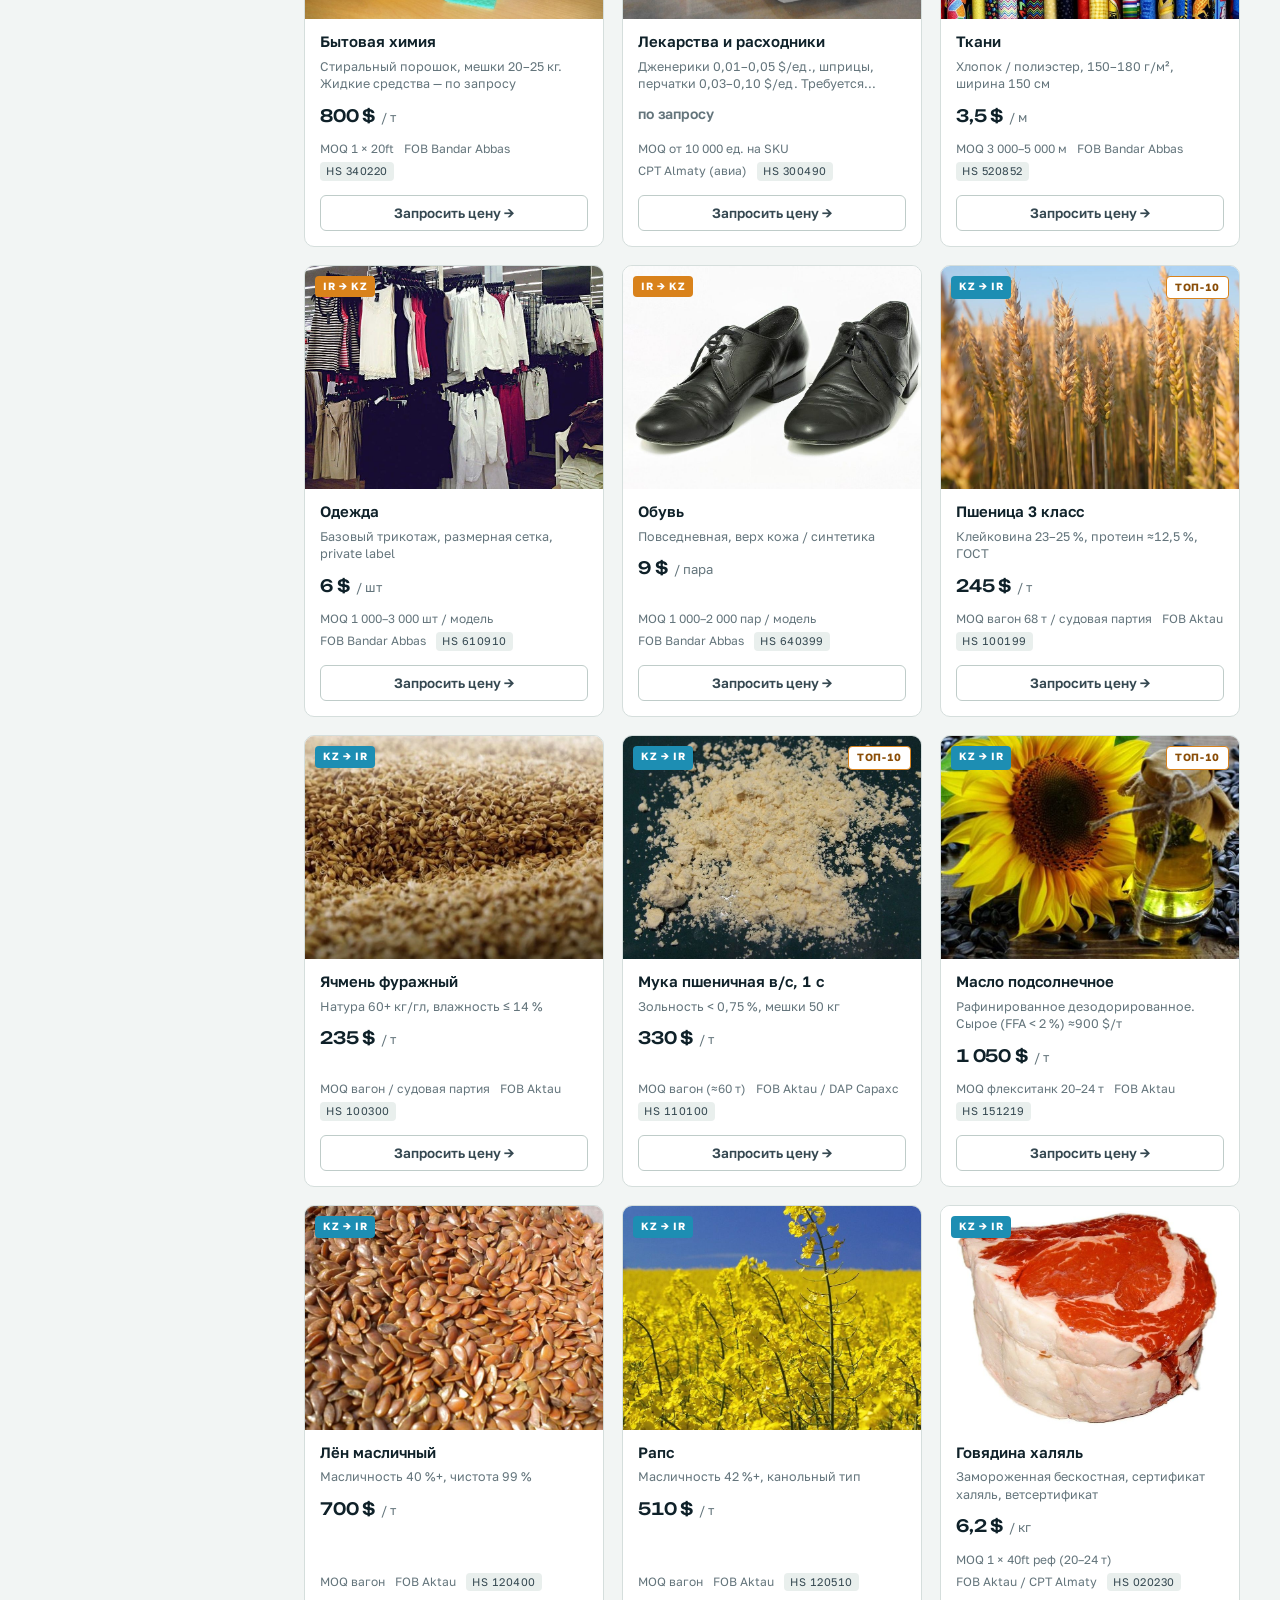
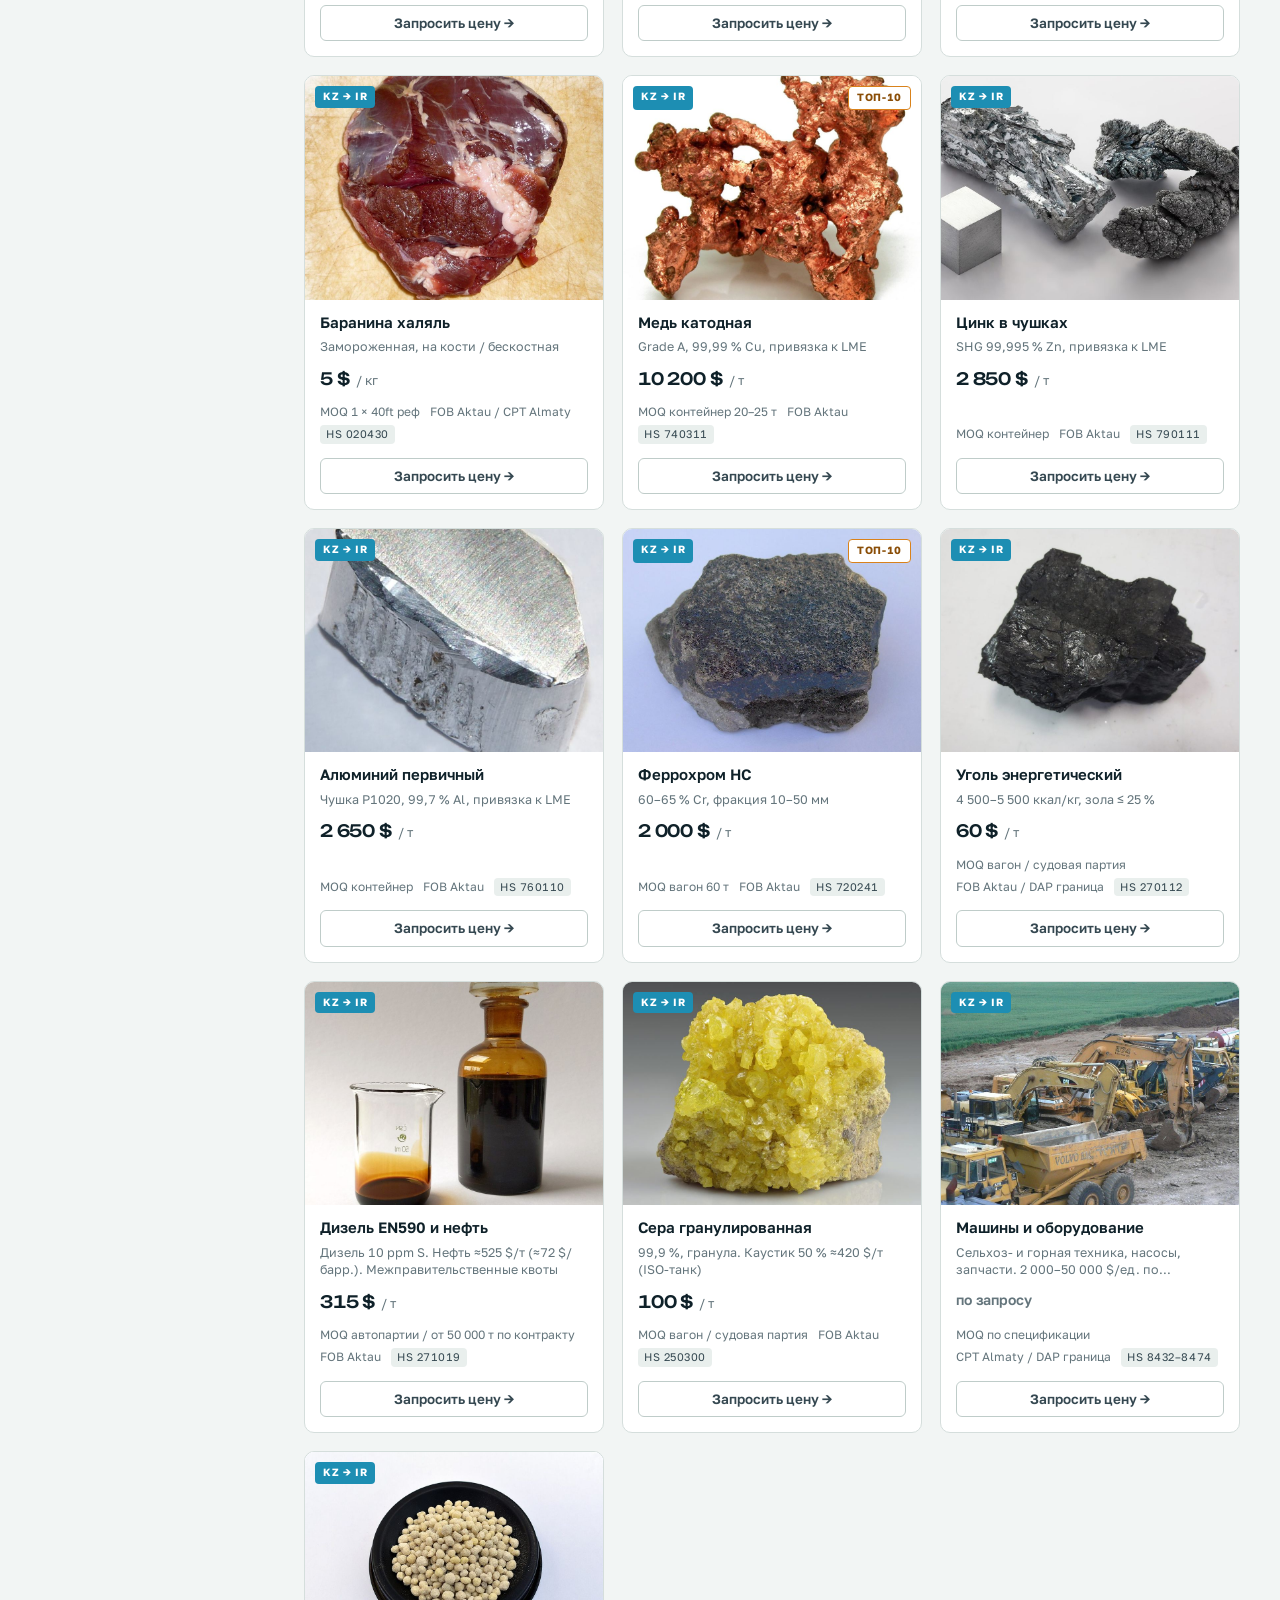
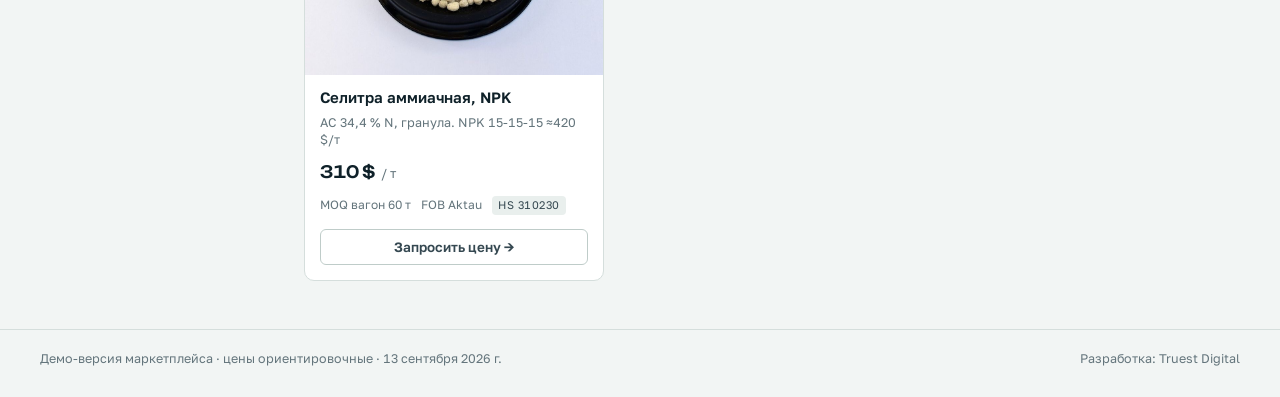
==== commit 12e6af21: "feat: ребрендинг в Khazar Bridge + комплект деплоя для KZ-хостинга (Plesk/nginx, DNS)" ====
--- a/index.html
+++ b/index.html
@@ -3,7 +3,7 @@
 <head>
 <meta charset="utf-8">
 <meta name="viewport" content="width=device-width, initial-scale=1">
-<title>Caspian Bridge</title>
+<title>Khazar Bridge</title>
 <meta name="description" content="B2B-маркетплейс Иран ↔ Казахстан: 46 экспортных позиций, ориентировочные цены, расчёт партии с фрахтом и запрос котировки.">
 <link rel="preconnect" href="https://fonts.googleapis.com">
 <link rel="preconnect" href="https://fonts.gstatic.com" crossorigin>
@@ -14,14 +14,14 @@
 <body>
 <header class="top">
   <div class="wrap top-inner">
-    <a class="brand" href="#" data-action="view" data-view="catalog" aria-label="Caspian Bridge">
+    <a class="brand" href="#" data-action="view" data-view="catalog" aria-label="Khazar Bridge">
       <svg class="brand-mark" viewBox="0 0 34 34" fill="none" aria-hidden="true">
         <rect width="34" height="34" rx="9" fill="#16394A"/>
         <path d="M6 21c3-7 8-10 11-10s8 3 11 10" stroke="#D9821B" stroke-width="2.6" stroke-linecap="round"/>
         <path d="M6 25.5c2.2-1.6 4.4-1.6 6.6 0 2.2 1.6 4.4 1.6 6.6 0 2.2-1.6 4.4-1.6 6.6 0" stroke="#3FB6DB" stroke-width="2.2" stroke-linecap="round"/>
         <circle cx="17" cy="11" r="2.2" fill="#F2A03F"/>
       </svg>
-      <span><span class="brand-name">Caspian Bridge</span><span class="brand-fa fa">پل خزر · Каспий көпірі</span></span>
+      <span><span class="brand-name">Khazar Bridge</span><span class="brand-fa fa">پل خزر · Каспий көпірі</span></span>
     </a>
     <nav id="nav" class="nav" aria-label="Разделы"></nav>
     <div class="controls">
--- a/styles.css
+++ b/styles.css
@@ -1,4 +1,4 @@
-/* ── Caspian Bridge · design tokens ─────────────────────────────── */
+/* ── Khazar Bridge · design tokens ─────────────────────────────── */
 :root {
   --bg: #F2F5F4;
   --surface: #FFFFFF;
